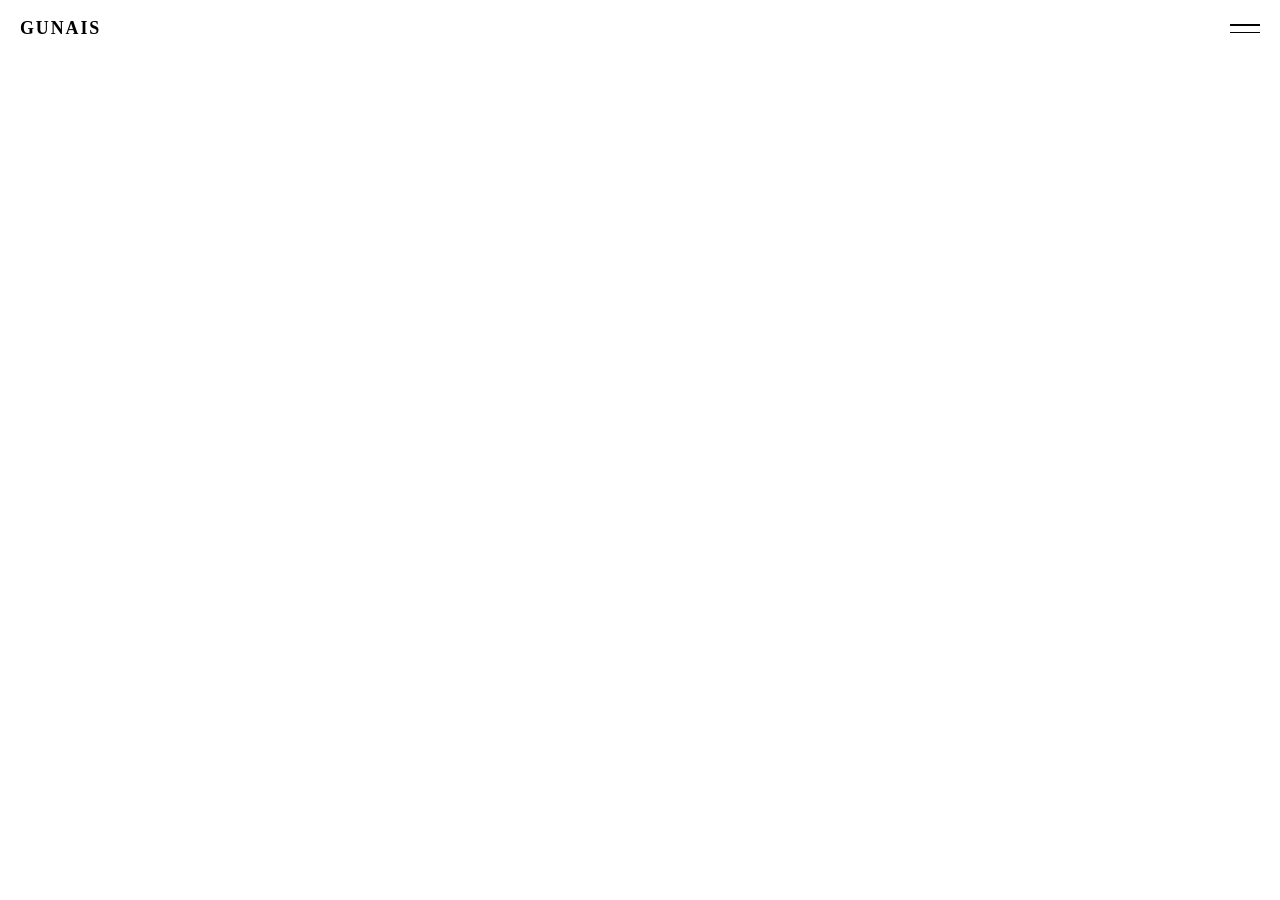
==== awards.html @ 1f433071 "更新" ====
﻿<!DOCTYPE html>
<html lang="en">
<head>
    <meta http-equiv="Content-Type" content="text/html; charset=UTF-8">
    <meta name="viewport" content="width=device-width, user-scalable=no, initial-scale=1.0, maximum-scale=1.0, minimum-scale=1.0">
    <title>Awards | GUNAIS Design</title>
    <meta name="keywords" content="GUNAIS Design, 谷奈斯, 空间设计, 获奖, 荣誉, awards, recognition">
    <meta name="description" content="GUNAIS Design Awards — Recognized for excellence in commercial space design.">
    <meta name="format-detection" content="telephone=no">
    <link rel="shortcut icon" href="assets/icons/gunais-logo.svg" type="image/svg+xml">
    
    <link rel="stylesheet" href="assets/css/animate.min.css">
    <link rel="stylesheet" href="assets/css/aos.css">
    <link rel="stylesheet" href="assets/css/common.css">
    <link rel="stylesheet" href="assets/css/header_v2.css">
    <link rel="stylesheet" href="assets/css/index.css">
    
    <!-- Lenis Smooth Scroll -->
    <script src="assets/js/lenis.min.js"></script>
    
    <style>
        body {
            background: #fff;
        }
        .wow { visibility: hidden; }
        
        /* Page Header */
        .page-header {
            padding: 12vw 5vw 4vw;
            text-align: center;
        }
        .page-header .title {
            font-family: var(--font-heading);
            font-size: 3vw;
            color: #272727;
            letter-spacing: 0.3vw;
        }
        
        /* Filter Bar */
        .filter-bar {
            padding: 0 5vw 3vw;
            text-align: center;
        }
        .filter-list {
            display: flex;
            justify-content: center;
            flex-wrap: wrap;
            gap: 0.3vw;
            margin-bottom: 1.5vw;
        }
        .filter-list .item {
            padding: 0.5vw 1.2vw;
            font-family: var(--font-heading);
            font-size: 0.75vw;
            color: rgba(39,39,39,0.4);
            cursor: pointer;
            transition: all 0.3s;
        }
        .filter-list .item:hover,
        .filter-list .item.on {
            color: #272727;
        }
        
        /* Awards Grid */
        .awards-grid {
            padding: 2vw 5vw 8vw;
        }
        .awards-list {
            display: grid;
            grid-template-columns: repeat(3, 1fr);
            gap: 2vw;
            max-width: 1400px;
            margin: 0 auto;
        }
        .award-item {
            background: #fff;
            padding: 2vw;
            text-align: center;
        }
        .award-item .award-year {
            font-family: var(--font-heading);
            font-size: 2vw;
            color: rgba(39,39,39,0.15);
            margin-bottom: 1vw;
        }
        .award-item .award-name {
            font-family: var(--font-heading);
            font-size: 1vw;
            color: #272727;
            letter-spacing: 0.05vw;
            margin-bottom: 0.5vw;
        }
        .award-item .award-project {
            font-family: var(--font-body);
            font-size: 0.85vw;
            color: rgba(39,39,39,0.6);
        }
        
        /* Awards Summary */
        .awards-summary {
            padding: 4vw 5vw 6vw;
            border-top: 1px solid rgba(39,39,39,0.1);
            text-align: center;
        }
        .awards-summary .title {
            font-family: var(--font-heading);
            font-size: 1.5vw;
            color: #272727;
            margin-bottom: 3vw;
            letter-spacing: 0.15vw;
        }
        .awards-stats {
            display: flex;
            justify-content: center;
            gap: 8vw;
        }
        .stat-item {
            text-align: center;
        }
        .stat-item .number {
            font-family: var(--font-heading);
            font-size: 3vw;
            color: #272727;
        }
        .stat-item .label {
            font-family: var(--font-body);
            font-size: 0.9vw;
            color: rgba(39,39,39,0.5);
            margin-top: 0.5vw;
        }
        
        /* Responsive */
        @media screen and (max-width: 1024px) {
            .page-header {
                padding: 22vw 5vw 8vw;
            }
            .page-header .title {
                font-size: 6vw;
            }
            .filter-list .item {
                font-size: 2vw;
                padding: 1.5vw 3vw;
            }
            .awards-list {
                grid-template-columns: repeat(2, 1fr);
                gap: 4vw;
            }
            .award-item .award-year {
                font-size: 5vw;
            }
            .award-item .award-name {
                font-size: 3vw;
            }
            .award-item .award-project {
                font-size: 2.5vw;
            }
            .awards-summary .title {
                font-size: 4vw;
            }
            .stat-item .number {
                font-size: 8vw;
            }
            .stat-item .label {
                font-size: 2.5vw;
            }
            .awards-stats {
                gap: 12vw;
            }
        }
        @media screen and (max-width: 768px) {
            .awards-list {
                grid-template-columns: 1fr;
            }
            .filter-list {
                gap: 2vw;
            }
            .filter-list .item {
                font-size: 3vw;
                padding: 2.5vw 4vw;
            }
            .awards-grid {
                padding: 4vw 5vw 8vw;
            }
            .award-item {
                padding: 4vw;
            }
            .award-item .award-year {
                font-size: 8vw;
            }
            .award-item .award-name {
                font-size: 4vw;
            }
            .award-item .award-project {
                font-size: 3vw;
            }
            .awards-summary {
                padding: 8vw 5vw 12vw;
            }
            .awards-summary .title {
                font-size: 5vw;
            }
            .awards-stats {
                flex-direction: column;
                gap: 6vw;
            }
            .stat-item .number {
                font-size: 10vw;
            }
            .stat-item .label {
                font-size: 3.5vw;
            }
        }
    </style>
</head>

<body style="background:#fff;">
<div class="home">

<!-- DESKTOP HEADER -->
<div class="header">
    <div class="box">
        <a href="index.html" class="logo">
            <span class="logo-text">GUNAIS</span>
        </a>
        <div class="navbar-toggle">
            <span class="line-top"></span>
            <span class="line-bottom"></span>
        </div>
    </div>
</div>

<!-- DESKTOP NAV -->
<div class="nav">
    <div class="links">
        <div class="item">
            <a href="index.html" class="a1 f_36">HOME</a>
        </div>
        <div class="item">
            <a class="a1 ff3 f_36 no-click">ABOUT</a>
            <div class="pList ff7 f_20">
                <a href="index.html?type=1">OUR STORY</a>
                <a href="team.html">TEAM</a>
            </div>
        </div>
        <div class="item">
            <a href="portfolio.html" class="a1 ff3 f_36">PORTFOLIO</a>
        </div>
        <div class="item">
            <a href="join.html" class="a1 f_36">CAREER</a>
        </div>
        <div class="item">
            <a href="join.html?type=1" class="a1 f_36">CONNECT</a>
        </div>
        <div class="item">
            <a class="a1 ff3 f_36 no-click">NEWS</a>
            <div class="pList ff7 f_20">
                <a href="press.html">PRESS</a>
                <a href="awards.html">AWARDS</a>
            </div>
        </div>
    </div>
</div>

<!-- MOBILE HEADER -->
<div class="pheader">
    <div class="menu">
        <div class="l">
            <a href="index.html" target="_self" class="animated fadeInUpLeft">
                <span class="logo-text" style="color:#fff;">GUNAIS</span>
            </a>
        </div>
        <div class="navbox">
            <div class="line"></div>
            <div class="line"></div>
            <div class="line"></div>
        </div>
    </div>
</div>

<!-- MOBILE MENU -->
<div class="menuList">
    <div class="item">
        <div class="tb"><a href="index.html">HOME</a></div>
    </div>
    <div class="item">
        <div class="tb">
            <a class="no-click">ABOUT</a>
            <img src="assets/icons/arrow.svg" alt="">
        </div>
        <div class="types_top">
            <a href="index.html?type=1">OUR STORY</a>
            <a href="team.html">TEAM</a>
        </div>
    </div>
    <div class="item">
        <div class="tb">
            <a class="no-click">PORTFOLIO</a>
        <a href="portfolio.html">PORTFOLIO</a>
    </div>
    <div class="item">
        <a href="join.html">CAREER</a>
    </div>
    <div class="item">
        <a href="join.html?type=1">CONNECT</a>
    </div>
    <div class="item">
        <div class="tb">
            <a class="no-click">NEWS</a>
            <img src="assets/icons/arrow.svg" alt="">
        </div>
            <div class="types_top">
                <a href="press.html">PRESS</a>
                <a href="awards.html">AWARDS</a>
            </div>
    </div>
    <div class="item">
        <div class="tb"><a href="index.html">EN</a></div>
    </div>
</div>

<!-- PAGE HEADER -->
<div class="page-header wow animated fadeInUp_">
    <div class="title">AWARDS</div>
</div>

<!-- FILTER BAR -->
<div class="filter-bar wow animated fadeInUp_">
    <div class="filter-list">
        <div class="item on" data-year="all">ALL</div>
        <div class="item" data-year="2025">2025</div>
        <div class="item" data-year="2024">2024</div>
        <div class="item" data-year="2023">2023</div>
        <div class="item" data-year="2022">2022</div>
    </div>
</div>

<!-- AWARDS GRID -->
<div class="awards-grid">
    <div class="awards-list">
        <div class="award-item wow animated fadeInUp_" data-year="2025">
            <div class="award-year">2025</div>
            <div class="award-name">Best Commercial Space Design Award</div>
        </div>
        <div class="award-item wow animated fadeInUp_" data-year="2025">
            <div class="award-year">2025</div>
            <div class="award-name">Interior Design Excellence Award</div>
        </div>
        <div class="award-item wow animated fadeInUp_" data-year="2025">
            <div class="award-year">2025</div>
            <div class="award-name">Retail Design Innovation Award</div>
        </div>
    </div>
</div>

<!-- AWARDS SUMMARY -->
<div class="awards-summary">
    <div class="title">AWARDS SUMMARY</div>
    <div class="awards-stats">
        <div class="stat-item">
            <div class="number">17+</div>
            <div class="label">Years of Experience</div>
        </div>
        <div class="stat-item">
            <div class="number">100+</div>
            <div class="label">Satisfied Clients</div>
        </div>
        <div class="stat-item">
            <div class="number">10+</div>
            <div class="label">Design Awards</div>
        </div>
    </div>
</div>

<!-- FOOTER -->
<div class="foot">
    <div class="dom1">
        <div class="links">
            <div class="item">
                <a href="index.html" class="a1">HOME</a>
            </div>
            <div class="item">
                <a class="a1">ABOUT</a>
                <div class="pList f_14">
                    <a href="index.html?type=1">OUR STORY</a>
                    <a href="team.html">TEAM</a>
                </div>
            </div>
            <div class="item">
                <a href="portfolio.html" class="a1">PORTFOLIO</a>
            </div>
            <div class="item">
                <a href="career.html" class="a1">CAREER</a>
            </div>
            <div class="item">
                <a href="contact.html" class="a1">CONNECT</a>
            </div>
            <div class="item">
                <a class="a1">NEWS</a>
                <div class="pList f_14">
                    <a href="press.html">PRESS</a>
                    <a href="awards.html">AWARDS</a>
                </div>
            </div>
        </div>
        <div class="r">
            <div class="sharelist">
                <a href="https://www.facebook.com" target="_blank" class="ev">
                    <div class="icon"><img src="assets/icons/RZnT5orjJLwTP.svg" alt="Facebook"></div>
                </a>
                <a href="https://www.linkedin.com" target="_blank" class="ev">
                    <div class="icon"><img src="assets/icons/mYjizJtTRc4Fy.svg" alt="LinkedIn"></div>
                </a>
                <a class="ev wechat-qr-trigger">
                    <div class="icon qr-icon"><img src="assets/icons/wechat.svg" alt="WeChat"></div>
                    <div class="qr-popup" id="wechatQrPopup">
                        <div class="qr-popup-content">
                            <div class="qr-title">Follow Us on WeChat</div>
                            <div class="qr-code"><img src="https://img.gunais.com/gunais.com/images/wechat-qr.png" alt="WeChat QR Code"></div>
                            <div class="qr-desc">Scan to connect<br>Design Excellence Awaits</div>
                        </div>
                    </div>
                </a>
            </div>
            <div class="copyright f_14">
                Copyright © 2024–2025 GUNAIS Design. All Rights Reserved.<br>
                上海谷奈斯空间设计有限公司 | <a href="https://beian.miit.gov.cn/" target="_blank">沪ICP备2025117609号-1</a>
            </div>
        </div>
    </div>
</div>

</div><!-- /.home -->

<script src="assets/js/main.js"></script>
<script>
// Lenis Smooth Scroll Initialization
document.addEventListener('DOMContentLoaded', function() {
    // Initialize Lenis
    const lenis = new Lenis({
        duration: 1.2,
        easing: (t) => Math.min(1, 1.001 - Math.pow(2, -10 * t)),
        orientation: 'vertical',
        smoothWheel: true,
    });
    
    function raf(time) {
        lenis.raf(time);
        requestAnimationFrame(raf);
    }
    requestAnimationFrame(raf);
    
    // Smooth scroll for anchor links
    document.querySelectorAll('a[href^="#"]').forEach(anchor => {
        anchor.addEventListener('click', function(e) {
            e.preventDefault();
            const target = document.querySelector(this.getAttribute('href'));
            if (target) {
                lenis.scrollTo(target, { offset: 0, duration: 1.5 });
            }
        });
    });
    
    // WeChat QR Popup functionality
    var trigger = document.querySelector('.wechat-qr-trigger');
    var popup = document.getElementById('wechatQrPopup');
    
    if (trigger && popup) {
        trigger.addEventListener('click', function(e) {
            e.preventDefault();
            e.stopPropagation();
            popup.style.display = 'block';
        });
    }
    
    document.addEventListener('click', function(e) {
        if (popup && popup.style.display === 'block' && 
            !popup.contains(e.target) && 
            !trigger.contains(e.target)) {
            popup.style.display = 'none';
        }
    });
    
    window.addEventListener('scroll', function() {
        if (popup && popup.style.display === 'block') {
            popup.style.display = 'none';
        }
    });
});
</script>
<script>
    // Year filter functionality
    document.querySelectorAll('.filter-list .item').forEach(function(item) {
        item.addEventListener('click', function() {
            document.querySelectorAll('.filter-list .item').forEach(function(i) {
                i.classList.remove('on');
            });
            this.classList.add('on');
            
            var year = this.getAttribute('data-year');
            var items = document.querySelectorAll('.award-item');
            
            items.forEach(function(item) {
                if (year === 'all' || item.getAttribute('data-year') === year) {
                    item.style.display = 'block';
                } else {
                    item.style.display = 'none';
                }
            });
        });
    });
</script>
</body>
</html>
---- assets/css/common.css ----
@import url('https://fonts.googleapis.com/css2?family=Tinos:ital,wght@0,400;0,700;1,400;1,700&display=swap');

/* ===== 全局字体变量 ===== */
:root {
    /* 标题字体 - 衬线体（与LOGO一致） */
    --font-heading: 'Times New Roman', Georgia, 'Noto Serif SC', 'STSong', serif;
    /* 正文字体 - 无衬线体 */
    --font-body: "PingFang SC", "Calibri", "opensans", "GothicArial", "Arial", "Microsoft YaHei", "San Francisco", 'Hiragino Sans GB', "Helvetica Neue", Helvetica, sans-serif;
}

* {
    font-family: var(--font-body);
}

body {
    background: #F7F3EF;
}

::-webkit-scrollbar {
    width: 0;
}

body, ul, li, p, a, * {
    margin: 0;
    padding: 0;
    list-style: none;
    color: #272727;
}

a {
    text-decoration: none;
    color: inherit;
}

* {
    outline: none;
    -webkit-tap-highlight-color: rgba(0, 0, 0, 0);
    box-sizing: border-box;
}

img {
    vertical-align: middle;
    max-width: 100%;
}

.Tinos, .Tinos > * {
    font-family: 'Tinos', serif;
}

/* 标题字体 - 衬线体（与LOGO一致） */
.font-heading,
.heading,
h1, h2, h3, h4, h5, h6,
.logo-text {
    font-family: var(--font-heading);
}

/* 移除原有的Tinos，改用统一标题字体 */
.Tinos {
    font-family: var(--font-heading);
}

video::-webkit-media-controls-download-button {
    display: none;
}

/* ============================================================
   微信二维码弹窗样式
============================================================ */
.wechat-qr-trigger {
    position: relative;
    cursor: pointer;
}

.sharelist {
    position: relative;
}

.wechat-qr-trigger .qr-icon {
    opacity: 1;
    transition: opacity 0.3s;
}

.wechat-qr-trigger:hover .qr-icon {
    opacity: 0.7;
}

.qr-popup {
    display: none;
    position: absolute;
    bottom: calc(100% + 15px);
    right: 0;
    z-index: 99999;
    animation: fadeIn 0.3s ease;
}

.qr-popup-content {
    background: #fff;
    padding: 20px;
    border-radius: 8px;
    position: relative;
    text-align: center;
    box-shadow: 0 5px 25px rgba(0, 0, 0, 0.15);
    min-width: 160px;
}

.qr-popup-content .qr-code {
    display: flex;
    justify-content: center;
}

.qr-popup-content .qr-code img {
    width: 140px;
    height: 140px;
}

.qr-popup-content .qr-title {
    font-size: 14px;
    color: #333;
    margin-bottom: 10px;
    font-family: 'Tinos', serif;
}

.qr-popup-content .qr-desc {
    font-size: 12px;
    color: #888;
    margin-top: 10px;
    line-height: 1.4;
}

.qr-popup-content .qr-close {
    position: absolute;
    top: 10px;
    right: 15px;
    font-size: 32px;
    color: #999;
    cursor: pointer;
    line-height: 1;
    transition: color 0.3s;
}

.qr-popup-content .qr-close:hover {
    color: #333;
}

.qr-popup-content .qr-title {
    font-size: 14px;
    color: #333;
    margin-bottom: 12px;
    font-family: var(--font-heading);
}

.qr-popup-content .qr-code img {
    width: 100px;
    height: 100px;
    display: block;
    margin: 0 auto;
}

/* 弹窗小三角箭头 */
.qr-popup-content::after {
    content: '';
    position: absolute;
    bottom: -8px;
    right: 20px;
    width: 0;
    height: 0;
    border-left: 8px solid transparent;
    border-right: 8px solid transparent;
    border-top: 8px solid #fff;
}

@keyframes fadeIn {
    from { opacity: 0; }
    to { opacity: 1; }
}
---- assets/css/header_v2.css ----
/* ===== HEADER ===== */
.header {
    position: fixed;
    top: 0;
    left: 0;
    width: 100%;
    z-index: 100;
    padding: 1.5625vw 1.5625vw 0;
    transition: all .6s ease;
    border-bottom: none;
    mix-blend-mode: exclusion;
}

.header .box {
    display: flex;
    align-items: center;
    justify-content: space-between;
    line-height: 1;
}

.header .box .logo {
    display: flex;
    align-items: center;
    line-height: 1;
    cursor: pointer;
    position: relative;
    z-index: 10;
    pointer-events: auto;
}

.header .box .logo .logo-text {
    font-family: 'Times New Roman', Georgia, 'Songti SC', serif;
    font-size: 1.4vw;
    font-weight: 700;
    letter-spacing: 0.15vw;
    color: #ffffff;
}

.header .box .navbar-toggle {
    width: 2.34375vw;
    min-width: 28px;
    cursor: pointer;
    display: flex;
    flex-direction: column;
    gap: 6px;
    padding: 4px 0;
    position: relative;
    z-index: 10;
    pointer-events: auto;
}

.header .box .navbar-toggle span {
    display: block;
    height: 1.5px;
    background-color: #ffffff;
    transition: transform .4s ease;
    transform-origin: center;
}

.header .box .navbar-toggle.active .line-top {
    transform: translateY(3.75px) rotate(45deg);
}

.header .box .navbar-toggle.active .line-bottom {
    transform: translateY(-3.75px) rotate(-45deg);
}

/* ===== FULL NAV OVERLAY ===== */
.nav {
    position: fixed;
    top: 0;
    left: 0;
    width: 100%;
    height: 100vh;
    background: rgba(39,39,39,0.97);
    z-index: 99;
    display: flex;
    flex-direction: column;
    justify-content: center;
    padding: 0 10vw;
    opacity: 0;
    pointer-events: none;
    transition: opacity .5s ease;
}

.nav.open {
    opacity: 1;
    pointer-events: all;
}

.nav .links {
    display: flex;
    flex-direction: column;
    gap: 0.5vw;
}

.nav .links .item {
    position: relative;
}

.nav .links .item .a1 {
    font-family: var(--font-heading);
    font-size: 2.5vw;
    color: #fff;
    letter-spacing: 0.15vw;
    cursor: pointer;
    transition: opacity .3s;
    display: inline-block;
    padding: 0.4vw 0;
}

.nav .links .item .a1:hover,
.nav .links .item .a1.no-click:hover {
    opacity: 0.6;
}

.nav .links .item .pList {
    display: none;
    flex-direction: column;
    gap: 0.3vw;
    padding: 0.5vw 0 0.5vw 1.5vw;
    border-left: 1px solid rgba(255,255,255,0.3);
    margin-left: 0.3vw;
}

.nav .links .item:hover .pList {
    display: flex;
}

.nav .links .item .pList a {
    font-family: var(--font-heading);
    color: rgba(255,255,255,0.7);
    font-size: 1.2vw;
    letter-spacing: 0.1vw;
    transition: color .3s;
}

.nav .links .item .pList a:hover {
    color: #fff;
}

.nav .nav-bottom {
    margin-top: 4vw;
    display: flex;
    align-items: center;
    gap: 2vw;
}

.nav .nav-bottom .lan a {
    color: rgba(255,255,255,0.5);
    font-size: 0.9vw;
    letter-spacing: 0.1vw;
}

.nav .nav-bottom .fixed_links {
    display: flex;
    gap: 1.2vw;
    align-items: center;
}

.nav .nav-bottom .fixed_links .icon img {
    width: 1.5vw;
    min-width: 18px;
    filter: invert(1);
    opacity: 0.7;
    transition: opacity .3s;
}

.nav .nav-bottom .fixed_links .icon img:hover {
    opacity: 1;
}

/* ===== MOBILE HEADER (pheader) ===== */
.pheader {
    display: none;
    position: fixed;
    top: 0;
    left: 0;
    width: 100%;
    z-index: 100;
    padding: 15px 5%;
    background: rgba(39,39,39,0.0);
    transition: background .4s;
}

.pheader .menu {
    display: flex;
    align-items: center;
    justify-content: space-between;
}

.pheader .menu .l img {
    height: 30px;
}

.pheader .menu .navbox {
    display: flex;
    flex-direction: column;
    gap: 5px;
    cursor: pointer;
}

.pheader .menu .navbox .line {
    width: 25px;
    height: 1.5px;
    background: #fff;
    transition: .4s ease;
}

/* ===== MOBILE MENU LIST ===== */
.menuList {
    display: none;
    position: fixed;
    top: 0;
    left: 0;
    width: 100%;
    height: 100vh;
    background: rgba(39,39,39,0.97);
    z-index: 99;
    flex-direction: column;
    justify-content: center;
    padding: 60px 5% 30px;
    overflow-y: auto;
    opacity: 0;
    pointer-events: none;
    transition: opacity .4s;
}

.menuList.open {
    opacity: 1;
    pointer-events: all;
}

.menuList .item {
    padding: 12px 0;
    border-bottom: 1px solid rgba(255,255,255,0.1);
}

.menuList .item .tb {
    display: flex;
    align-items: center;
    justify-content: space-between;
}

.menuList .item .tb a {
    font-family: var(--font-heading);
    color: #fff;
    font-size: 22px;
    letter-spacing: 1px;
}

.menuList .item .tb img {
    width: 16px;
    filter: invert(1);
    opacity: 0.6;
    transition: transform .3s;
}

.menuList .item .tb img.rotated {
    transform: rotate(90deg);
}

.menuList .item .types_top {
    display: none;
    flex-direction: column;
    gap: 8px;
    padding: 10px 0 5px 15px;
}

.menuList .item .types_top.show {
    display: flex;
}

.menuList .item .types_top a {
    color: rgba(255,255,255,0.6);
    font-size: 16px;
}

/* ===== FOOTER ===== */
.foot {
    position: relative;
    background: #FFFFFF;
    border-top: 1px solid #272727;
    padding: 5vw 3vw 3vw;
    color: #333;
}

.foot .dom1 {
    display: flex;
    justify-content: space-between;
    align-items: stretch;
    flex-wrap: wrap;
    gap: 3vw;
}

.foot .dom1 .links {
    display: flex;
    gap: 3vw;
    flex-wrap: wrap;
}

.foot .dom1 .links .item .a1 {
    font-family: var(--font-heading);
    color: #333;
    font-size: 0.85vw;
    letter-spacing: 0.1vw;
    display: block;
    margin-bottom: 1vw;
}

.foot .dom1 .links .item .pList {
    display: flex;
    flex-direction: column;
    gap: 0.5vw;
}

.foot .dom1 .links .item .pList a {
    color: #666;
    font-size: 0.75vw;
    letter-spacing: 0.05vw;
    transition: color .3s;
}

.foot .dom1 .links .item .pList a:hover {
    color: #000;
}

.foot .dom1 .r {
    text-align: right;
    display: flex;
    flex-direction: column;
    align-items: flex-end;
    padding-top: 0;
}

.foot .dom1 .r .follow {
    color: #666;
    font-size: 0.75vw;
    letter-spacing: 0.2vw;
    margin-bottom: 1vw;
    margin-top: 0;
}

.foot .dom1 .r .sharelist {
    display: flex;
    gap: 0.8vw;
    justify-content: flex-end;
    align-items: center;
    margin-bottom: 2vw;
}

.foot .dom1 .r .sharelist .ev .icon img {
    width: 1.1vw;
    min-width: 16px;
    filter: none;
    opacity: 0.7;
    transition: opacity .3s;
}

.foot .dom1 .r .sharelist .ev .icon img:hover {
    opacity: 1;
}

.foot .dom1 .r .copyright {
    color: #999 !important;
    font-size: 0.7vw;
    line-height: 1.4 !important;
    margin-top: -25px !important;
    font-family: var(--font-body);
}

.foot .dom1 .r .copyright a {
    color: #999;
}

/* ===== GO TOP ===== */
.goTop {
    position: fixed;
    bottom: 3vw;
    right: 2vw;
    width: 2.5vw;
    height: 2.5vw;
    min-width: 36px;
    min-height: 36px;
    background: transparent;
    display: flex;
    align-items: center;
    justify-content: center;
    cursor: pointer;
    opacity: 0;
    transition: opacity .4s;
    z-index: 50;
}

.goTop.show {
    opacity: 1;
}

.goTop svg {
    width: 60%;
}

@media screen and (max-width: 1024px) {
    .header {
        display: none;
    }
    .nav {
        display: none;
    }
    .pheader {
        display: block;
    }
    .menuList {
        display: flex;
    }
    .foot .dom1 .links .item .a1 {
        font-size: 13px;
    }
    .foot .dom1 .links .item .pList a {
        font-size: 12px;
    }
    .foot .dom1 .r .follow {
        font-size: 12px;
    }
    .foot .dom1 .r .copyright {
        font-size: 11px;
    }
    .foot .dom1 .r .sharelist .ev .icon img {
        width: 18px;
    }
    .foot {
        padding: 40px 5% 30px;
    }
}
---- assets/css/index.css ----
/* ===== 主页面样式 ===== */

/* ===== 统一字体类 ===== */
/* 标题 - 使用衬线字体（与LOGO一致） */
.section1 .title .p1,
.section1 .content .flex1 .p1,
.section1 .content .flex2 .p1,
.section2 .t .title,
.section3 .t1 .p1,
.section5 .l .title,
.section7 .l .p1,
.CORE_SERVICES {
    font-family: var(--font-heading);
}

img {
    max-width: 100%;
    max-height: 100%;
    object-fit: cover;
}

.common_bg {
    position: absolute;
    width: 100%;
    height: 100%;
    top: 0;
    left: 0;
    z-index: -1;
}

.item_hover {
    overflow: hidden;
}

.item_hover:hover img {
    transform: scale(1.05);
}

.item_hover img {
    transition: .6s ease;
}

/* ===== ANIMATIONS ===== */
@-webkit-keyframes fadeInUp_ {
    0% { opacity: 0; -webkit-transform: translate3d(0, 100px, 0); transform: translate3d(0, 100px, 0); }
    to { opacity: 1; -webkit-transform: none; transform: none; }
}
@keyframes fadeInUp_ {
    0% { opacity: 0; transform: translate3d(0, 100px, 0); }
    to { opacity: 1; transform: none; }
}
.fadeInUp_ {
    -webkit-animation-name: fadeInUp_;
    animation-duration: 2s;
    animation-name: fadeInUp_;
}

@keyframes moveDown {
    0% { transform: translateY(0); opacity: 1; }
    100% { transform: translateY(20px); opacity: 0; }
}

/* ===== BANNER ===== */
.banner {
    position: relative;
}

.banner .down {
    position: absolute;
    left: 50%;
    transform: translateX(-50%);
    bottom: 3.4375vw;
    cursor: pointer;
}

.banner .down svg {
    width: 22px;
    height: 11px;
    display: block;
    animation: moveDown 2s infinite ease-in-out;
}

.banner .down svg:last-child { animation-delay: 200ms; }
.banner .down svg:not(:last-child) { margin: 0 0 5px; }

.banner video {
    width: 100%;
    height: 100vh;
    display: block;
    object-fit: cover;
}

/* ===== 视频播放按钮（左下角） ===== */
.video-play-btn {
    position: absolute;
    left: 2.5vw;
    bottom: 2.5vw;
    width: 40px;
    height: 40px;
    cursor: pointer;
    opacity: 1;
    transition: opacity 0.3s ease;
    z-index: 10;
}

.video-play-btn.hidden {
    opacity: 0;
    pointer-events: none;
}

.video-play-btn svg {
    width: 100%;
    height: 100%;
    transition: transform 0.2s ease;
}

.video-play-btn:hover svg {
    transform: scale(1.1);
}

/* 响应式 - 手机端 */
@media screen and (max-width: 768px) {
    .video-play-btn {
        width: 36px;
        height: 36px;
        left: 4vw;
        bottom: 4vw;
    }
}

/* ===== SECTION 1 - OUR STORY ===== */
.section1 {
    padding: 9.583vw 0 10.416vw;
}

.section1 .title {
    text-align: center;
    margin: 0 0 10.677vw;
}

.section1 .title .p1 {
    font-family: var(--font-heading);
    font-style: normal;
    font-weight: 400;
    line-height: 190%;
    letter-spacing: 0.333vw;
    font-size: 3.5vw;
}

.section1 .content {
    padding: 0 1.5625vw 0 0;
    display: flex;
    align-items: flex-end;
    flex-direction: column;
    position: relative;
}

.section1 .content > div {
    width: fit-content;
    display: flex;
    align-items: flex-end;
    flex-direction: column;
}

.section1 .content .big_img {
    width: 85.46875vw;
    height: 32.91667vw;
    position: relative;
    overflow: hidden;
}

.section1 .content .big_img img {
    width: 100%;
    height: 120%;
    max-height: unset;
    top: -14.58333vw;
    position: relative;
}

.section1 .content .flex1 {
    width: 100%;
    margin: 1.25vw 0 3.645vw;
    display: flex;
    flex-wrap: wrap;
    justify-content: space-between;
    gap: 2.55208vw;
    padding-left: 4.531vw;
}

.section1 .content .flex1 .p1 {
    font-family: var(--font-heading);
    color: #000;
    font-style: normal;
    font-weight: 400;
    line-height: 190%;
    text-decoration-line: underline;
    text-decoration-style: solid;
    text-decoration-skip-ink: none;
    text-decoration-thickness: 5.5%;
    text-underline-offset: 16%;
    text-underline-position: from-font;
    letter-spacing: 0.187vw;
    font-size: 2vw;
}

.section1 .content .flex1 .p2 {
    font-family: var(--font-body);
    width: 39.583vw;
    color: #000;
    font-style: normal;
    font-weight: 400;
    line-height: 140%;
    margin: .52083vw 0 0 0;
    font-size: 1.1vw;
}

.section1 .content .flex2 {
    width: 39.583vw;
    padding: 0 1.97917vw 0 0;
}

.section1 .content .flex2 .p1 {
    font-family: var(--font-heading);
    color: #272727;
    font-style: normal;
    font-weight: 400;
    text-decoration-line: underline;
    text-decoration-style: solid;
    text-decoration-skip-ink: none;
    text-decoration-thickness: 5.5%;
    text-underline-offset: 16%;
    text-underline-position: from-font;
    letter-spacing: 0.187vw;
    font-size: 1.8vw;
}

.section1 .content .flex2 .dis {
    display: flex;
    flex-wrap: nowrap;
    width: 100%;
    gap: 0.8vw;
    margin-top: 1.354vw;
    overflow: hidden;
}

.section1 .content .flex2 .dis .img {
    width: auto !important;
    height: 4vw !important;
    max-width: 10vw !important;
    display: flex !important;
    align-items: center !important;
    justify-content: center !important;
    filter: grayscale(100%);
    opacity: 0.7;
    transition: opacity 0.3s ease, transform 0.3s ease, filter 0.3s ease;
}

.section1 .content .flex2 .dis .img:hover {
    opacity: 1;
    transform: scale(1.1);
    filter: grayscale(0%);
}

.section1 .content .flex2 .dis .img.placeholder {
    width: 7vw;
    height: 3.2vw;
}

.section1 .content .flex2 .dis .img img {
    width: auto;
    height: 100%;
    object-fit: contain;
}

/* ===== SECTION 2 - SERVICES ===== */
@keyframes yAnimate {
    0% { transform: translateY(20px); opacity: 0; }
    100% { opacity: 1; transform: translateY(0); }
}

/* ===== SECTION 2 - SERVICES (CCD原版配置) ===== */
.section2 {
    padding: 0 16.5625vw;
    position: relative;
}

.section2 .t {
    margin: 0 0 0 1.04167vw;
}

.section2 .t .title {
    color: #272727;
    font-style: normal;
    font-weight: 400;
    line-height: 1.5;
    margin: 0 0 2.083vw;
    letter-spacing: 0.187vw;
}

.section2 .t .cut {
    height: 8.4vw;
}

.section2 .t .cut .cut_list {
    display: none;
}

.section2 .t .cut .cut_list.on {
    display: block;
    animation: yAnimate .6s ease forwards;
}

.section2 .t .p1 {
    color: #272727;
    font-style: normal;
    font-weight: 700;
    margin: 0 0 .20833vw;
    font-size: 0.9vw;
}

.section2 .t .p2 {
    width: 31.25vw;
    color: #272727;
    font-style: normal;
    font-weight: 500;
    line-height: 1.25vw;
    font-size: 0.9vw;
}

.section2 .content {
    margin: 3.38542vw 0 0 0;
    position: relative;
}

.section2 .content .swiper-pagination {
    position: static;
    height: 1px;
    background: #ADADAD;
    margin: 1.71875vw 1.04167vw 0 1.04167vw;
}

.section2 .content .swiper-pagination .swiper-pagination-progressbar-fill {
    height: 2px;
    background: #4F4F4F;
    top: -1px;
}

.section2 .content .swiper1 {
    width: 83.07292vw;
    margin: 0;
}

.section2 .content .swiper1 .swiper-slide {
    cursor: pointer;
}

.section2 .content .swiper1 .swiper-slide.swiper-slide-active .img .scale {
    height: 100%;
}

.section2 .content .swiper1 .swiper-slide.swiper-slide-active .img .scale:after {
    opacity: 1;
}

.section2 .content .swiper1 .swiper-slide.swiper-slide-active .img .scale .text {
    opacity: 1;
}

.section2 .content .swiper1 .swiper-slide .img {
    height: 22.65625vw;
    display: flex;
    flex-direction: column;
    justify-content: flex-end;
}

.section2 .content .swiper1 .swiper-slide .img:hover .scale:after {
    opacity: 1;
}

.section2 .content .swiper1 .swiper-slide .img:hover .scale .text {
    opacity: 1;
}

.section2 .content .swiper1 .swiper-slide .img .scale {
    position: relative;
    height: 90%;
    width: 100%;
    transition: all 600ms;
}

.section2 .content .swiper1 .swiper-slide .img .scale:after {
    content: '';
    position: absolute;
    width: 100%;
    height: 100%;
    top: 0;
    left: 0;
    background: linear-gradient(0deg, rgba(0, 0, 0, 0.25) 0%, rgba(0, 0, 0, 0.25) 100%);
    z-index: 1;
    opacity: 0;
    transition: .6s ease;
}

.section2 .content .swiper1 .swiper-slide .img .scale .text {
    width: 100%;
    position: absolute;
    top: 50%;
    left: 50%;
    transform: translate(-50%, -50%);
    z-index: 2;
    text-align: center;
    color: #FFF;
    font-style: normal;
    font-weight: 700;
    line-height: 1.5;
    opacity: 0;
    transition: .6s ease;
}

.section2 .content .swiper1 .swiper-slide .img img {
    width: 100%;
    height: 100%;
    object-fit: cover;
    transform: all 600ms;
}

.section2 .content2 {
    margin: 8.15625vw auto 8.33333vw;
    width: 31.25vw;
    color: #000;
    text-align: center;
    font-style: normal;
    font-weight: 400;
    line-height: 2;
    letter-spacing: 0.125vw;
    font-size: 2vw;
}

/* ===== SECTION 3 - LIVING ART ===== */
.section3 {
    border-top: 1px solid #272727;
    border-bottom: 1px solid #272727;
    display: flex;
    justify-content: space-between;
}

.section3 .l {
    position: relative;
    flex: 1;
}

.section3 .l .t1 {
    width: 27.21875vw;
    text-align: right;
    position: absolute;
    left: 50%;
    top: 50%;
    transform: translate(-50%, -50%);
}

.section3 .l .t1 .p1 {
    color: #000;
    text-align: right;
    font-style: normal;
    font-weight: 400;
    line-height: 112%;
    margin: 0 0 2.343vw;
    letter-spacing: 0.312vw;
    font-size: 5vw;
}

.section3 .l .t1 .p2 {
    color: #000;
    text-align: right;
    font-style: italic;
    font-weight: 400;
    line-height: 143%;
    letter-spacing: 1.44px;
    font-size: 1.1vw;
}

.section3 .img {
    width: 45.52083vw;
    height: 56.14583vw;
}

.section3 .img img {
    width: 100%;
    height: 100%;
}

/* ===== SECTION 4 - BIG IMAGE ===== */
.section4 {
    margin: 160px auto;
    width: 1176px;
    height: 784px;
}

.section4 img {
    width: 100%;
    height: 100%;
}

/* ===== SECTION 5 - PROJECT FEATURE ===== */
.section5 {
    display: flex;
    height: 61.19792vw;
}

.section5 .l {
    width: 50%;
    height: 100%;
    padding: 11.45833vw 0 0 0;
    text-align: center;
    position: relative;
    z-index: 1;
}

.section5 .l .title {
    font-family: var(--font-heading);
    color: #3D532C;
    text-align: center;
    font-style: normal;
    font-weight: 400;
    line-height: 112%;
    font-size: 2vw;
}

.section5 .l .img {
    width: 17.08333vw;
    height: 25.625vw;
    margin: 2.65625vw auto 0;
}

.section5 .l .img img {
    width: 100%;
    height: 100%;
}

.section5 .img2 {
    width: 50%;
    height: 100%;
}

.section5 .img2 img {
    width: 100%;
    height: 100%;
}

/* ===== SECTION 6 - LIFESTYLE AESTHETICS ===== */
.section6 {
    padding: 8.33333vw 1.97917vw;
    position: relative;
    display: flex;
    align-items: center;
    justify-content: center;
    gap: 1.5vw;
    overflow: hidden;
}

.section6 .big_img {
    width: 30vw;
    overflow: hidden;
}

.section6 .big_img video {
    width: 100%;
    height: auto;
    display: block;
}

.section6 .item1,
.section6 .item2 {
    width: 30vw;
    height: 20vw;
    overflow: hidden;
}

.section6 .item1 img,
.section6 .item2 img {
    width: 100%;
    height: 100%;
    object-fit: cover;
    display: block;
}

.section6 .r .pick {
    font-family: var(--font-heading);
    color: #000;
    font-style: italic;
    line-height: 48%;
    letter-spacing: 1.2px;
    margin: .98958vw 0 0 0;
    font-size: 1.1vw;
}

/* ===== SECTION 7 - NEWS / EVENTS ===== */
.section7 {
    display: flex;
    height: 61.19792vw;
}

.section7 .l {
    width: 50%;
    height: 100%;
    padding: 11.09375vw 0 0 0;
    position: relative;
    z-index: 2;
}

.section7 .l .img {
    width: 12.65625vw;
    height: 7.29167vw;
    margin: 0 auto 21.97917vw;
}

.section7 .l .img img {
    width: 100%;
}

.section7 .l .p1 {
    font-family: var(--font-heading);
    width: 27.48958vw;
    margin: auto;
    color: #EADFDA;
    text-align: center;
    font-style: normal;
    font-weight: 400;
    line-height: 112%;
    letter-spacing: 0.114vw;
    font-size: 2vw;
}

.section7 .img2 {
    width: 50%;
    height: 100%;
}

.section7 .img2 img {
    width: 100%;
    height: 100%;
}

/* ===== F_SIZE classes ===== */
.f_14 { font-size: 14px; }
.f_16 { font-size: 0.9vw; min-font-size: 14px; }
.f_20 { font-size: 1.1vw; }
.f_32 { font-size: 1.75vw; }
.f_36 { font-size: 2vw; }
.f_64 { font-size: 3.5vw; }
.f_80 { font-size: 4.5vw; }
.f_96 { font-size: 5vw; }

/* ===== RESPONSIVE ===== */
@media screen and (max-width: 1024px) {
    .banner { margin-top: 60px; }
    .banner video { height: auto; }
    .section1 { padding: 50px 5%; }
    .section1 .title { margin: 0 0 50px; }
    .section1 .title .p1 { font-size: 28px; }
    .section1 .content { padding: 0; }
    .section1 .content > div { align-items: unset; }
    .section1 .content .big_img { width: 100%; height: auto; }
    .section1 .content .big_img img { top: 0; transform: none !important; height: 100%; }
    .section1 .content .flex1 { flex-direction: column; gap: 0; padding: 0; }
    .section1 .content .flex1 .p1 { margin: 0 0 20px; font-size: 20px; }
    .section1 .content .flex1 .p2 { margin: 0; width: 100%; font-size: 14px; }
    .section1 .content .flex2 { flex-direction: column; align-items: unset; margin: 22px 0 0 0; width: 100%; }
    .section1 .content .flex2 .p1 { text-align: left; font-size: 18px; }
    .section1 .content .flex2 .dis { width: 100%; height: auto; gap: 22px; margin-top: 20px; }
    .section1 .content .flex2 .dis .img { height: 40px; }

    .section2 { padding: 50px 5%; }
    .section2 .t .cut { height: 180px; }
    .section2 .t .title { line-height: unset; margin: 0 0 20px; font-size: 20px; }
    .section2 .t .p1 { margin: 0 0 10px; font-size: 14px; }
    .section2 .t .p2 { line-height: 1.5; width: 100%; font-size: 13px; }
    .section2 .content { margin: 30px 0 0 0; }
    .section2 .content .swiper1 { width: 100%; height: auto; }
    .section2 .content .swiper1 .swiper-slide .img { height: 280px; }
    .section2 .content .swiper1 .swiper-slide .img .scale { height: 100%; }
    .section2 .content .swiper1 .swiper-slide .img .scale::after { opacity: 1; }
    .section2 .content .swiper1 .swiper-slide .img .scale .text { opacity: 1; font-size: 12px; }
    .section2 .content .swiper-pagination { margin: 30px auto 0; }
    .section2 .content2 { width: 100%; margin: 50px auto 0; font-size: 22px; }

    .section3 { height: auto; flex-direction: column; }
    .section3 .img { width: 100%; height: auto; }
    .section3 .l .t1 { width: 100%; text-align: left; position: static; transform: none; padding: 5%; }
    .section3 .l .t1 .p1 { margin: 0 0 15px; text-align: left; font-size: 36px; }
    .section3 .l .t1 .p2 { text-align: left; font-size: 14px; }

    .section4 { width: 90%; height: auto; margin: 60px auto; }

    .section5 { flex-direction: column; height: auto; }
    .section5 .l { width: 100%; height: auto; padding: 50px 5%; }
    .section5 .l .title { font-size: 18px; }
    .section5 .l .img { width: 40%; height: auto; margin: 40px auto 0; }
    .section5 .img2 { width: 100%; height: auto; }

    .section6 { padding: 50px 5%; flex-direction: column; gap: 15px; }
    .section6 .item1 { width: 100%; margin: 0; }
    .section6 .item1 .p1 { margin: 0 0 15px; line-height: inherit; font-size: 14px; }
    .section6 .item1 .img { height: auto; }
    .section6 .big_img { width: 100%; height: auto; }
    .section6 .r { margin: 20px 0 0 0; width: 100%; }
    .section6 .r .title { margin: 0; }
    .section6 .r .title p { font-size: 36px; }
    .section6 .r .title p:nth-child(2) { text-align: left; left: 30px; }
    .section6 .r .img { width: 100%; height: auto; margin: 25px 0 0 0; }
    .section6 .r .pick { margin: 15px 0 0 0; font-size: 14px; }

    .section7 { flex-direction: column; height: auto; }
    .section7 .img2 { width: 100%; height: auto; }
    .section7 .l { width: 100%; height: 400px; padding: 50px 5%; }
    .section7 .l .img { width: 100px; height: auto; margin: 0 auto 200px; }
    .section7 .l .p1 { width: 100%; font-size: 20px; }

    .f_16 { font-size: 13px; }
    .f_20 { font-size: 15px; }
    .f_32 { font-size: 20px; }
    .f_36 { font-size: 22px; }
    .f_64 { font-size: 28px; }
    .f_80 { font-size: 36px; }
    .f_96 { font-size: 40px; }

    .home { overflow: hidden; }
}

/* ===== CURATED SECTION - Alternating Layout ===== */
.curated-section {
    padding: 6.25vw 17.2917vw;
}

.curated-header {
    display: flex;
    align-items: center;
    justify-content: center;
    gap: 30px;
    margin-bottom: 4.6875vw;
}

.curated-header .line-left,
.curated-header .line-right {
    flex: 1;
    max-width: 200px;
    height: 1px;
    background: #272727;
}

.curated-header h2 {
    font-family: var(--font-heading);
    font-weight: 400;
    color: #272727;
    letter-spacing: 0.15em;
    font-size: 1.2vw;
    white-space: nowrap;
}

/* 单图排版 - 全宽，两侧与section2对齐 */
.curated-single {
    width: 100%;
    margin-bottom: 3vw;
    overflow: hidden;
}

.curated-single img {
    width: 100%;
    height: auto;
    display: block;
    aspect-ratio: 16/9;
    object-fit: cover;
}

.curated-single .caption {
    display: flex;
    align-items: center;
    gap: 1vw;
    margin-top: 0.8vw;
}

.curated-single .caption .line {
    width: 2vw;
    height: 1px;
    background: #272727;
}

.curated-single .caption .text {
    font-family: var(--font-heading);
    color: #272727;
}

.curated-single .caption .text .title {
    font-size: 1.1vw;
    letter-spacing: 0.05em;
    margin-bottom: 0.2vw;
}

.curated-single .caption .text .sub {
    font-size: 0.85vw;
    color: #666;
    font-style: italic;
    letter-spacing: 0.02em;
}

/* 双图排版 - 并排 */
.curated-double {
    display: flex;
    gap: 1.5vw;
    width: 100%;
    margin-bottom: 3vw;
}

.curated-double .item {
    flex: 1;
    overflow: hidden;
}

.curated-double .item img {
    width: 100%;
    height: auto;
    display: block;
    aspect-ratio: 4/3;
    object-fit: cover;
}

.curated-double .item .caption {
    display: flex;
    align-items: center;
    gap: 0.8vw;
    margin-top: 0.6vw;
}

.curated-double .item .caption .line {
    width: 1.5vw;
    height: 1px;
    background: #272727;
}

.curated-double .item .caption .text {
    font-family: var(--font-heading);
    color: #272727;
}

.curated-double .item .caption .text .title {
    font-size: 1vw;
    letter-spacing: 0.05em;
    margin-bottom: 0.1vw;
}

.curated-double .item .caption .text .sub {
    font-size: 0.8vw;
    color: #666;
    font-style: italic;
}

/* Responsive */
@media screen and (max-width: 768px) {
    .curated-section {
        padding: 40px 5%;
    }
    
    .curated-header {
        gap: 15px;
        margin-bottom: 40px;
    }
    
    .curated-header h2 {
        font-size: 16px;
    }
    
    .curated-header .line-left,
    .curated-header .line-right {
        max-width: 80px;
    }
    
    .curated-single {
        margin-bottom: 30px;
    }
    
    .curated-single .caption .line {
        width: 25px;
    }
    
    .curated-single .caption .text .title {
        font-size: 14px;
    }
    
    .curated-single .caption .text .sub {
        font-size: 12px;
    }
    
    .curated-double {
        flex-direction: column;
        gap: 30px;
        margin-bottom: 30px;
    }
    
    .curated-double .item .caption .line {
        width: 20px;
    }
    
    .curated-double .item .caption .text .title {
        font-size: 13px;
    }
    
    .curated-double .item .caption .text .sub {
        font-size: 11px;
    }
}
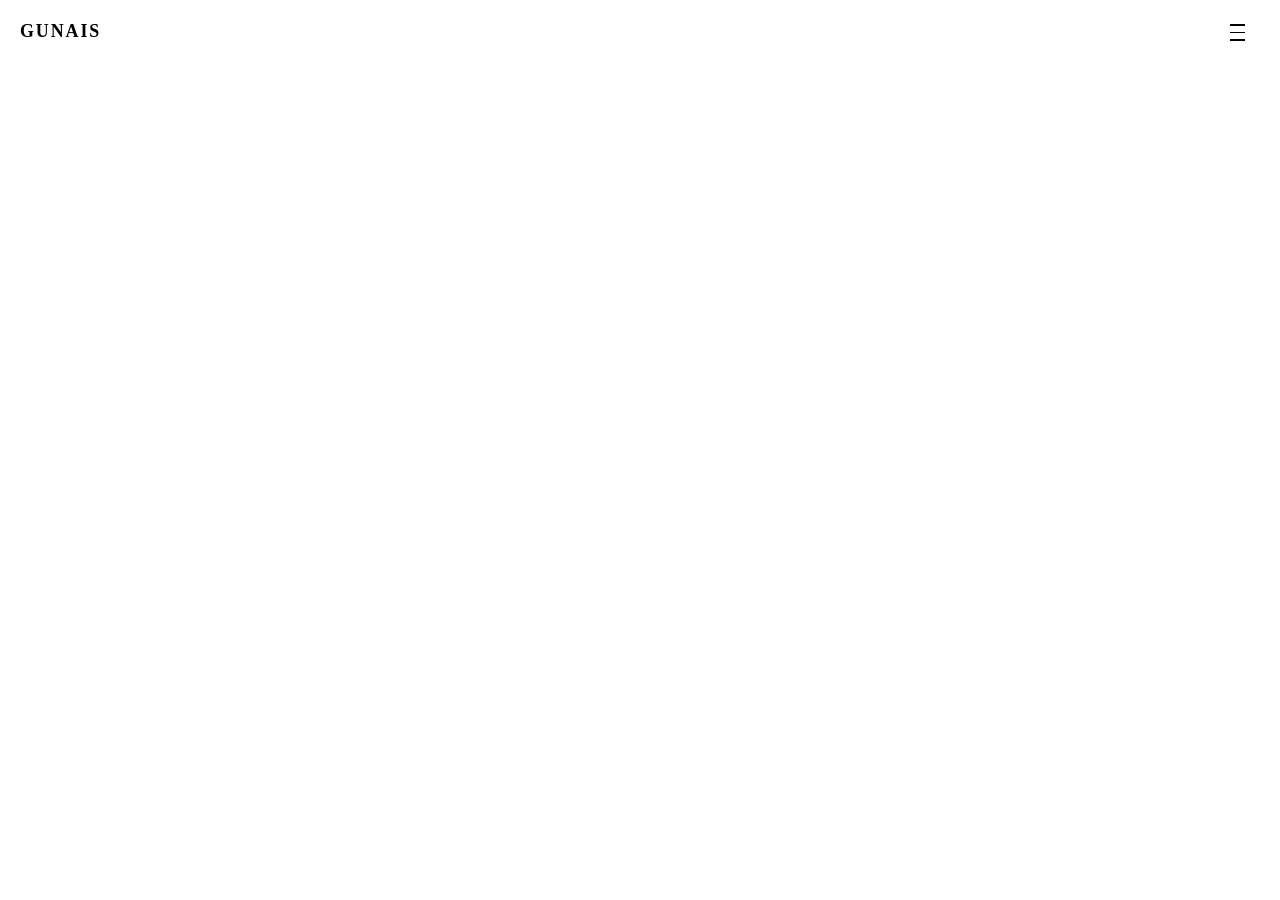
==== commit 0c615e60: "11" ====
--- a/awards.html
+++ b/awards.html
@@ -22,7 +22,7 @@
         body {
             background: #fff;
         }
-        .wow { visibility: hidden; }
+        /* 移除 .wow { visibility: hidden; } - 让内容正常显示 */
         
         /* Page Header */
         .page-header {
@@ -224,6 +224,7 @@
         </a>
         <div class="navbar-toggle">
             <span class="line-top"></span>
+            <span class="line-middle"></span>
             <span class="line-bottom"></span>
         </div>
     </div>
@@ -415,7 +416,7 @@
                     <div class="qr-popup" id="wechatQrPopup">
                         <div class="qr-popup-content">
                             <div class="qr-title">Follow Us on WeChat</div>
-                            <div class="qr-code"><img src="https://img.gunais.com/gunais.com/images/wechat-qr.png" alt="WeChat QR Code"></div>
+                            <div class="qr-code"><img src="https://img.gunais.com/gunais.com/images/wechat-qr.png?sign=74dd16b86809c56316a4e3027eee682f&t=1777126077" alt="WeChat QR Code"></div>
                             <div class="qr-desc">Scan to connect<br>Design Excellence Awaits</div>
                         </div>
                     </div>
--- a/assets/css/header_v2.css
+++ b/assets/css/header_v2.css
@@ -51,6 +51,7 @@
 
 .header .box .navbar-toggle span {
     display: block;
+    width: 50%;
     height: 1.5px;
     background-color: #ffffff;
     transition: transform .4s ease;
@@ -59,6 +60,10 @@
 
 .header .box .navbar-toggle.active .line-top {
     transform: translateY(3.75px) rotate(45deg);
+}
+
+.header .box .navbar-toggle.active .line-middle {
+    opacity: 0;
 }
 
 .header .box .navbar-toggle.active .line-bottom {
--- a/assets/css/index.css
+++ b/assets/css/index.css
@@ -90,41 +90,47 @@
     object-fit: cover;
 }
 
-/* ===== 视频播放按钮（左下角） ===== */
+/* ===== 视频播放按钮（左下角）- 小型透明版 ===== */
 .video-play-btn {
     position: absolute;
-    left: 2.5vw;
-    bottom: 2.5vw;
-    width: 40px;
-    height: 40px;
+    left: 1.8vw;
+    bottom: 1.8vw;
+    width: 20px;
+    height: 20px;
     cursor: pointer;
-    opacity: 1;
-    transition: opacity 0.3s ease;
+    opacity: 0;
+    transition: opacity 0.3s ease, transform 0.2s ease;
     z-index: 10;
 }
 
 .video-play-btn.hidden {
-    opacity: 0;
+    opacity: 0 !important;
     pointer-events: none;
 }
 
+.video-play-btn:hover {
+    opacity: 0.5 !important;
+    transform: scale(1.15);
+}
+
 .video-play-btn svg {
     width: 100%;
     height: 100%;
-    transition: transform 0.2s ease;
-}
-
-.video-play-btn:hover svg {
-    transform: scale(1.1);
+}
+.video-play-btn svg circle {
+    fill: rgba(0,0,0,0.12);
+}
+.video-play-btn svg path {
+    fill: rgba(39,39,39,0.45);
 }
 
 /* 响应式 - 手机端 */
 @media screen and (max-width: 768px) {
     .video-play-btn {
-        width: 36px;
-        height: 36px;
-        left: 4vw;
-        bottom: 4vw;
+        width: 18px;
+        height: 18px;
+        left: 3vw;
+        bottom: 3vw;
     }
 }
 
@@ -487,18 +493,22 @@
 .section3 .img img {
     width: 100%;
     height: 100%;
+    object-fit: cover;
 }
 
 /* ===== SECTION 4 - BIG IMAGE ===== */
 .section4 {
-    margin: 160px auto;
-    width: 1176px;
-    height: 784px;
+    margin: 8.333vw auto;
+    width: 61.25vw;
+    aspect-ratio: 3 / 2;
+    max-width: 1176px;
+    overflow: hidden;
 }
 
 .section4 img {
     width: 100%;
     height: 100%;
+    object-fit: cover;
 }
 
 /* ===== SECTION 5 - PROJECT FEATURE ===== */
@@ -685,12 +695,14 @@
     .section2 .content2 { width: 100%; margin: 50px auto 0; font-size: 22px; }
 
     .section3 { height: auto; flex-direction: column; }
-    .section3 .img { width: 100%; height: auto; }
+    .section3 .img { width: 100%; height: 60vw; }
+    .section3 .img img { height: 100%; }
     .section3 .l .t1 { width: 100%; text-align: left; position: static; transform: none; padding: 5%; }
     .section3 .l .t1 .p1 { margin: 0 0 15px; text-align: left; font-size: 36px; }
     .section3 .l .t1 .p2 { text-align: left; font-size: 14px; }
 
-    .section4 { width: 90%; height: auto; margin: 60px auto; }
+    .section4 { width: 94%; aspect-ratio: 3 / 2; margin: 6vw auto; }
+    .section4 img { width: 100%; height: 100%; object-fit: cover; }
 
     .section5 { flex-direction: column; height: auto; }
     .section5 .l { width: 100%; height: auto; padding: 50px 5%; }
@@ -711,9 +723,11 @@
     .section6 .r .pick { margin: 15px 0 0 0; font-size: 14px; }
 
     .section7 { flex-direction: column; height: auto; }
-    .section7 .img2 { width: 100%; height: auto; }
-    .section7 .l { width: 100%; height: 400px; padding: 50px 5%; }
-    .section7 .l .img { width: 100px; height: auto; margin: 0 auto 200px; }
+    .section7 .img2 { width: 100%; height: 50vw; }
+    .section7 .img2 img { height: 100%; object-fit: cover; }
+    .section7 .l { width: 100%; min-height: 400px; height: auto; padding: 50px 5%; }
+    .section7 .l .img { width: 100%; max-width: 150px; height: auto; margin: 0 auto 10vw; }
+    .section7 .l .img img { width: 100%; height: auto; }
     .section7 .l .p1 { width: 100%; font-size: 20px; }
 
     .f_16 { font-size: 13px; }
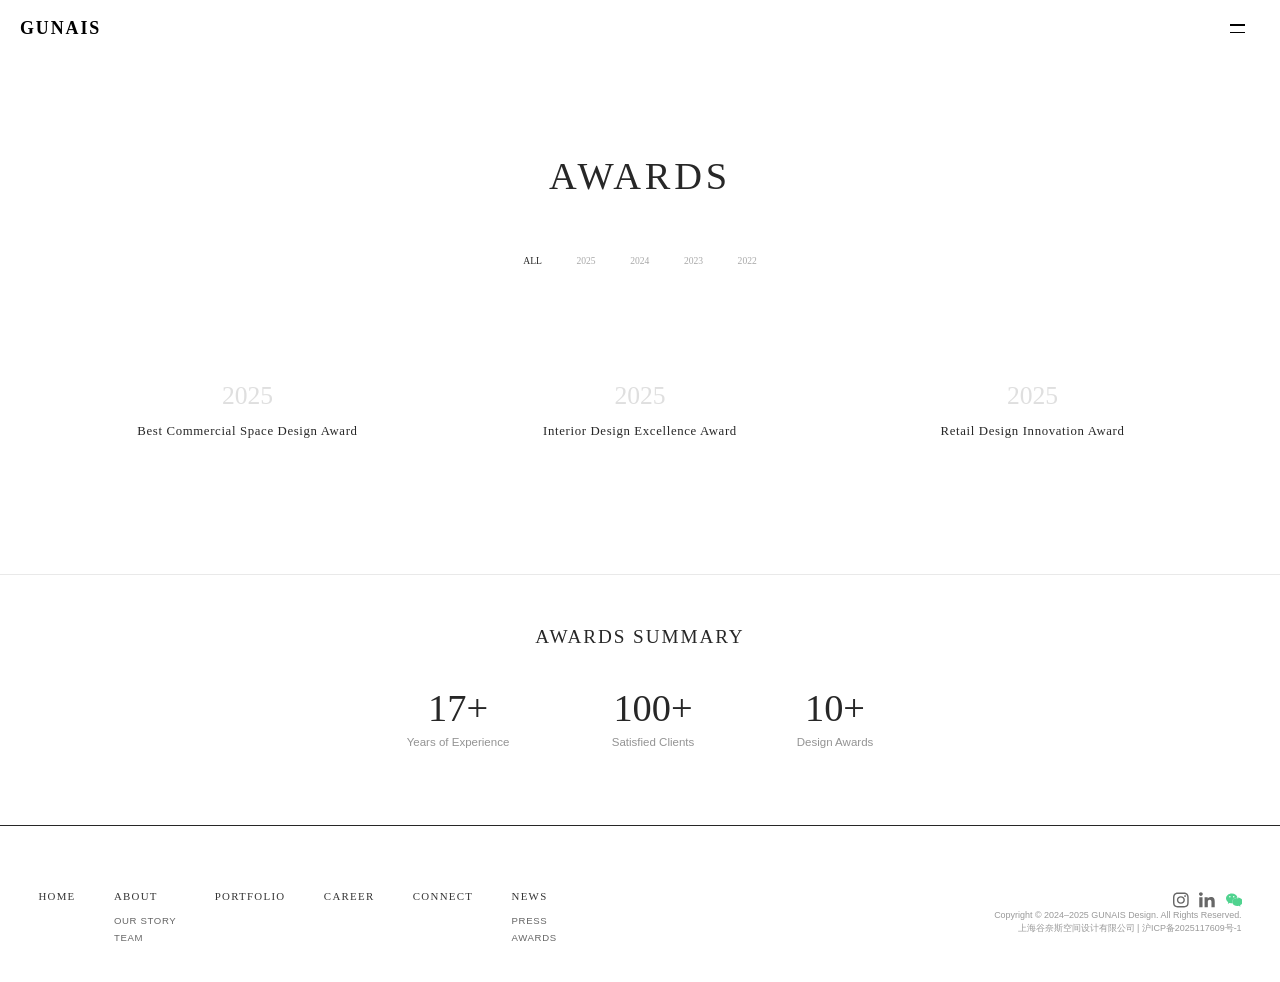
==== commit 246fb42d: "还原到2026-4.25凌晨" ====
--- a/awards.html
+++ b/awards.html
@@ -22,7 +22,7 @@
         body {
             background: #fff;
         }
-        /* 移除 .wow { visibility: hidden; } - 让内容正常显示 */
+        .wow { visibility: hidden; }
         
         /* Page Header */
         .page-header {
@@ -170,44 +170,6 @@
         @media screen and (max-width: 768px) {
             .awards-list {
                 grid-template-columns: 1fr;
-            }
-            .filter-list {
-                gap: 2vw;
-            }
-            .filter-list .item {
-                font-size: 3vw;
-                padding: 2.5vw 4vw;
-            }
-            .awards-grid {
-                padding: 4vw 5vw 8vw;
-            }
-            .award-item {
-                padding: 4vw;
-            }
-            .award-item .award-year {
-                font-size: 8vw;
-            }
-            .award-item .award-name {
-                font-size: 4vw;
-            }
-            .award-item .award-project {
-                font-size: 3vw;
-            }
-            .awards-summary {
-                padding: 8vw 5vw 12vw;
-            }
-            .awards-summary .title {
-                font-size: 5vw;
-            }
-            .awards-stats {
-                flex-direction: column;
-                gap: 6vw;
-            }
-            .stat-item .number {
-                font-size: 10vw;
-            }
-            .stat-item .label {
-                font-size: 3.5vw;
             }
         }
     </style>
@@ -224,7 +186,6 @@
         </a>
         <div class="navbar-toggle">
             <span class="line-top"></span>
-            <span class="line-middle"></span>
             <span class="line-bottom"></span>
         </div>
     </div>
@@ -244,7 +205,11 @@
             </div>
         </div>
         <div class="item">
-            <a href="portfolio.html" class="a1 ff3 f_36">PORTFOLIO</a>
+            <a class="a1 ff3 f_36 no-click">PORTFOLIO</a>
+            <div class="pList ff7 f_20">
+                <a href="portfolio.html">CURATED</a>
+                <a href="portfolio.html#all">ALL</a>
+            </div>
         </div>
         <div class="item">
             <a href="join.html" class="a1 f_36">CAREER</a>
@@ -296,7 +261,12 @@
     <div class="item">
         <div class="tb">
             <a class="no-click">PORTFOLIO</a>
-        <a href="portfolio.html">PORTFOLIO</a>
+            <img src="assets/icons/arrow.svg" alt="">
+        </div>
+        <div class="types_top">
+            <a href="portfolio.html">CURATED</a>
+            <a href="portfolio.html#all">ALL</a>
+        </div>
     </div>
     <div class="item">
         <a href="join.html">CAREER</a>
@@ -416,7 +386,7 @@
                     <div class="qr-popup" id="wechatQrPopup">
                         <div class="qr-popup-content">
                             <div class="qr-title">Follow Us on WeChat</div>
-                            <div class="qr-code"><img src="https://img.gunais.com/gunais.com/images/wechat-qr.png?sign=74dd16b86809c56316a4e3027eee682f&t=1777126077" alt="WeChat QR Code"></div>
+                            <div class="qr-code"><img src="https://gunais-cn2026-1328884096.cos.ap-shanghai.myqcloud.com/gunais.com/images/wechat-qr.png" alt="WeChat QR Code"></div>
                             <div class="qr-desc">Scan to connect<br>Design Excellence Awaits</div>
                         </div>
                     </div>
